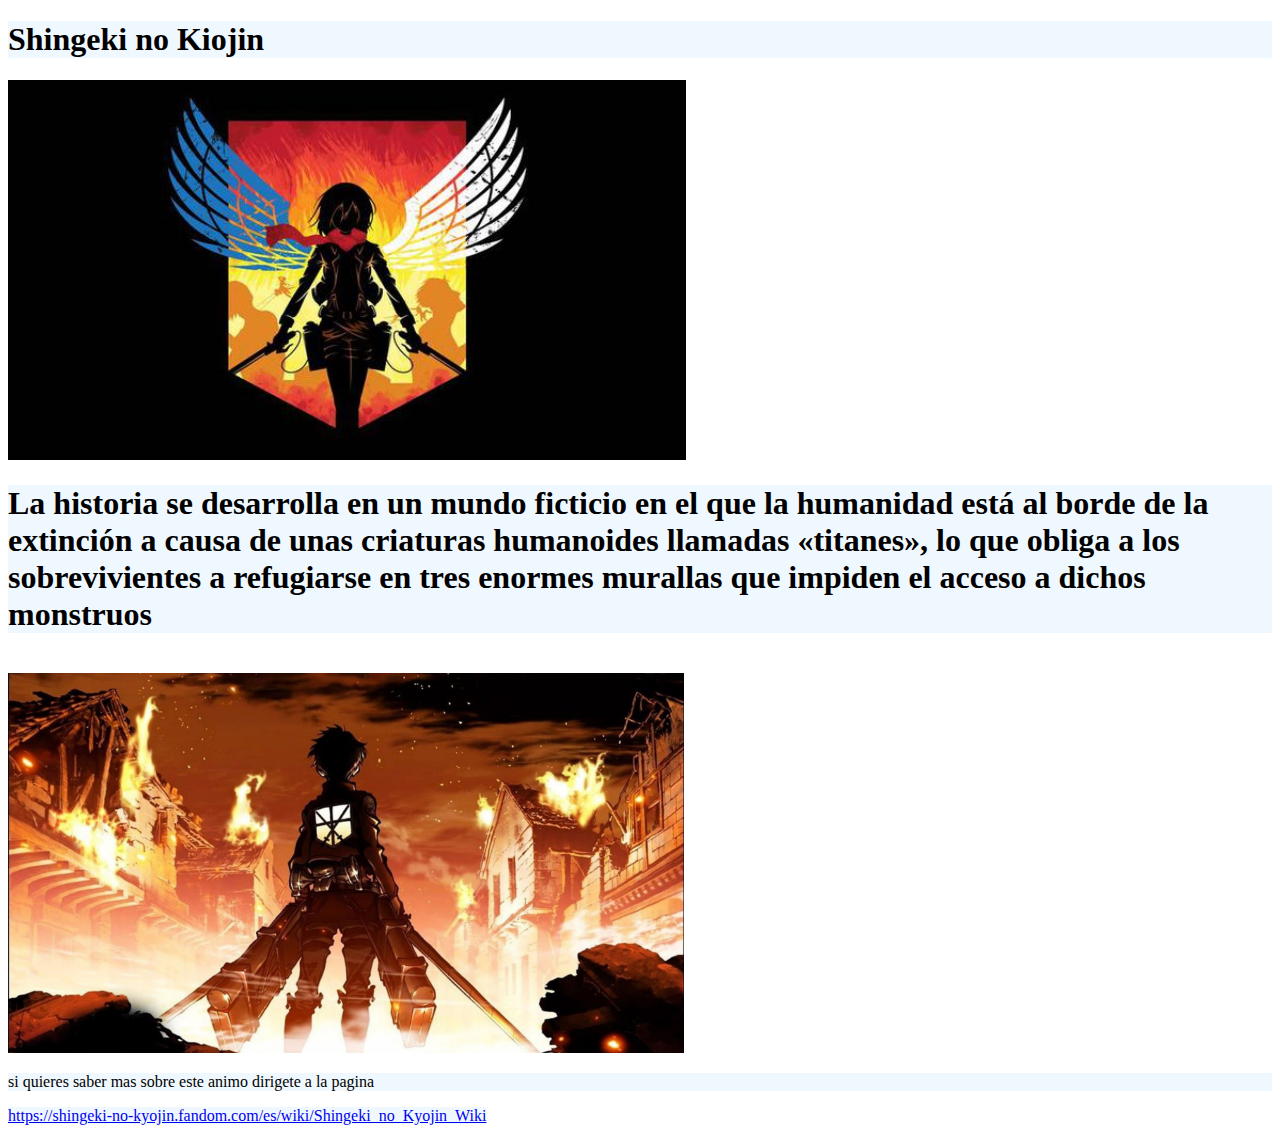
==== anime.html @ 097deb73 "adelanto" ====
<!DOCTYPE html>
<html lang="en">
<head>
    <meta charset="UTF-8">
    <meta http-equiv="X-UA-Compatible" content="IE=edge">
    <meta name="viewport" content="width=device-width, initial-scale=1.0">
    <link href="css/styles.css" rel="stylesheet">
    <title>Buenas</title>
</head>
<body>
    <h1> Shingeki no Kiojin </h1>
    <img src="images/shingeki-no-kyojin-mikasa-ackerman-papel-pintado-17840_w635.jpg" height="380">
    <br>
    <h1> La historia se desarrolla en un mundo ficticio en el que la humanidad está al borde de la extinción a 
        causa de unas criaturas humanoides llamadas «titanes», lo que obliga a los sobrevivientes a refugiarse en tres enormes murallas que impiden el acceso a dichos monstruos </h1>
    <br> 
    <img src="images/Wallpaper-Attack-On-Titans-Wallpaper-Shingeki-No-Kyojin9.jpg" height="380" >
    <body></body>
    <p>si quieres saber mas sobre este animo dirigete a la pagina</p>
   <a href="https://shingeki-no-kyojin.fandom.com/es/wiki/Shingeki_no_Kyojin_Wiki">https://shingeki-no-kyojin.fandom.com/es/wiki/Shingeki_no_Kyojin_Wiki</a>
</body>

</html>
---- css/styles.css ----
h1{
    background-color:aliceblue;
}
p{
    background-color: aliceblue;
}
a{
    background-color: aliceblue;
}
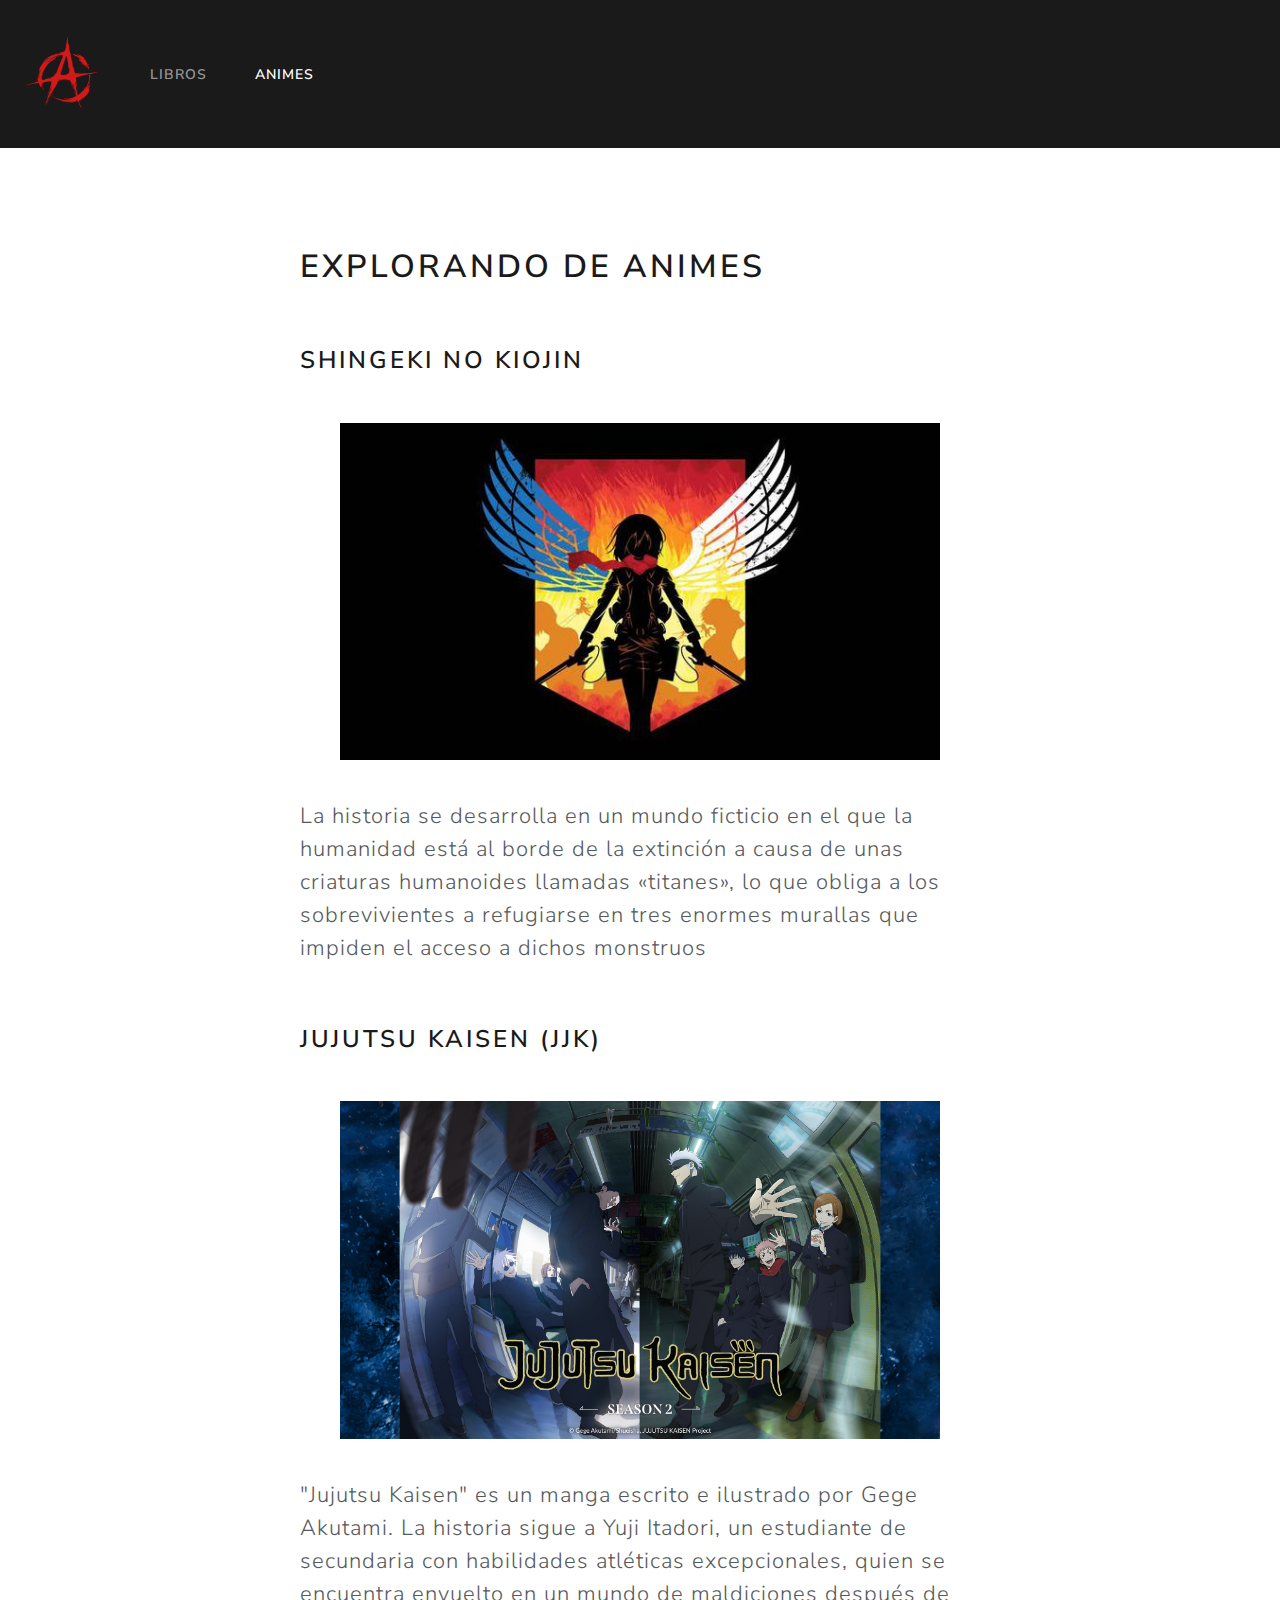
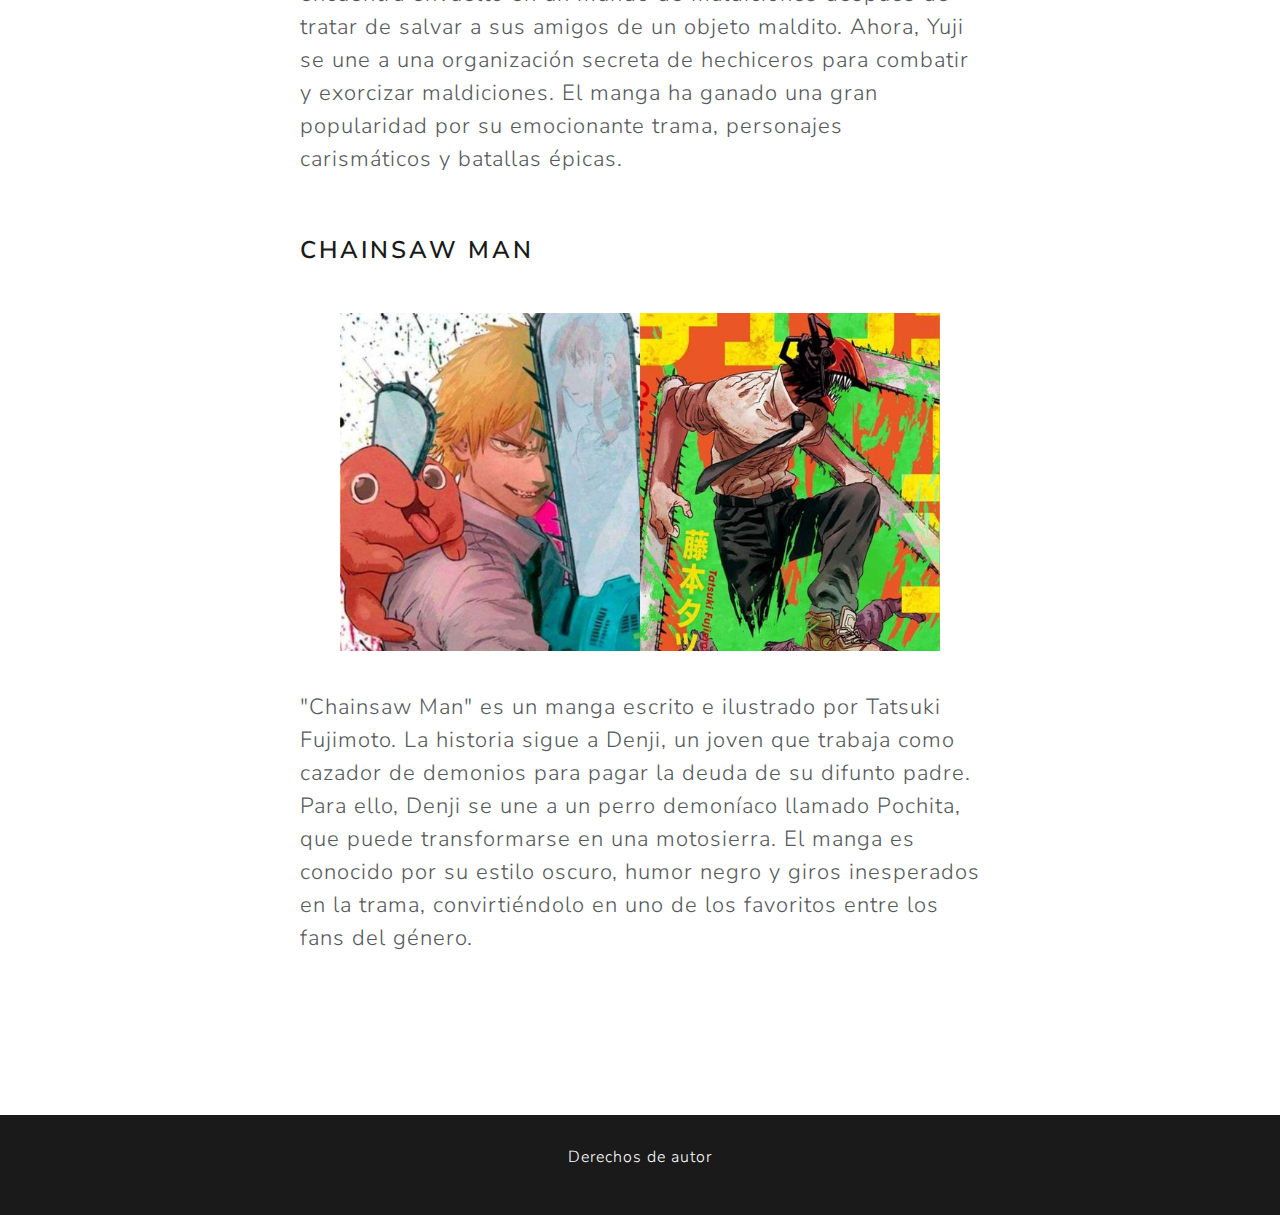
==== commit 948c032b: "adelanto" ====
--- a/anime.html
+++ b/anime.html
@@ -4,20 +4,64 @@
     <meta charset="UTF-8">
     <meta http-equiv="X-UA-Compatible" content="IE=edge">
     <meta name="viewport" content="width=device-width, initial-scale=1.0">
+    <link href="https://fonts.googleapis.com/css2?family=Bitter:wght@500&family=Russo+One&display=swap" rel="stylesheet">
+    <link href="https://cdn.jsdelivr.net/npm/bootstrap@5.2.0-beta1/dist/css/bootstrap.min.css" rel="stylesheet"
+    integrity="sha384-0evHe/X+R7YkIZDRvuzKMRqM+OrBnVFBL6DOitfPri4tjfHxaWutUpFmBp4vmVor" crossorigin="anonymous">
+    <link rel="stylesheet" type="text/css" href="css/bootstrap.min.css">
     <link href="css/styles.css" rel="stylesheet">
-    <title>Buenas</title>
+    
+    <title>Pagina web</title>
 </head>
 <body>
-    <h1> Shingeki no Kiojin </h1>
-    <img src="images/shingeki-no-kyojin-mikasa-ackerman-papel-pintado-17840_w635.jpg" height="380">
-    <br>
-    <h1> La historia se desarrolla en un mundo ficticio en el que la humanidad está al borde de la extinción a 
-        causa de unas criaturas humanoides llamadas «titanes», lo que obliga a los sobrevivientes a refugiarse en tres enormes murallas que impiden el acceso a dichos monstruos </h1>
-    <br> 
-    <img src="images/Wallpaper-Attack-On-Titans-Wallpaper-Shingeki-No-Kyojin9.jpg" height="380" >
-    <body></body>
-    <p>si quieres saber mas sobre este animo dirigete a la pagina</p>
-   <a href="https://shingeki-no-kyojin.fandom.com/es/wiki/Shingeki_no_Kyojin_Wiki">https://shingeki-no-kyojin.fandom.com/es/wiki/Shingeki_no_Kyojin_Wiki</a>
+    <nav class="navbar navbar-expand-lg navbar-dark bg-primary" id="nav_principal" class="cambio_color">
+        <button class="button-with-image" id="boton_logo"  onclick="cambiarColor()">
+            <img src="images/Remove-bg.ai_1713990645182.png" alt="Botón" id="logo" >
+        </button>
+        <div class="container-fluid">
+            <button class="navbar-toggler" type="button" data-bs-toggle="collapse" data-bs-target="#navbarColor01"
+                aria-controls="navbarColor01" aria-expanded="false" aria-label="Toggle navigation">
+                <span class="navbar-toggler-icon"></span>
+            </button>
+            <div class="collapse navbar-collapse" id="navbarColor01">
+                <ul class="navbar-nav me-auto">
+                    <li class="nav-item">
+                        <a class="nav-link" href="libros.html">Libros
+                            
+                        </a>
+                    </li>
+                    <li class="nav-item">
+                        <a class="nav-link active" href="anime.html">Animes
+                            <span class="visually-hidden">(current)</span>
+                        </a>
+                    </li>
+                </ul>
+            </div>
+        </div>
+    </nav>
+    <div class="informacion">
+        <h1> Explorando de animes </h1>
+        <h3> Shingeki no Kiojin </h3>
+        <img class="imagen_anime" src="images/shingeki-no-kyojin-mikasa-ackerman-papel-pintado-17840_w635.jpg">
+        <p class="parrafo"> La historia se desarrolla en un mundo ficticio en el que la humanidad está al borde de la extinción a 
+            causa de unas criaturas humanoides llamadas «titanes», lo que obliga a los sobrevivientes a refugiarse en tres enormes murallas que impiden el acceso a dichos monstruos </p>
+    
+        <h3>Jujutsu Kaisen (JJK)</h3>
+        <img class="imagen_anime" src="images/jujutsu-kaisen-season-2-key-art.png" alt="Portada de Jujutsu Kaisen">
+        <p class="parrafo">"Jujutsu Kaisen" es un manga escrito e ilustrado por Gege Akutami. La historia sigue a Yuji Itadori, un estudiante de secundaria con habilidades atléticas excepcionales, quien se encuentra envuelto en un mundo de maldiciones después de tratar de salvar a sus amigos de un objeto maldito. Ahora, Yuji se une a una organización secreta de hechiceros para combatir y exorcizar maldiciones.
+        El manga ha ganado una gran popularidad por su emocionante trama, personajes carismáticos y batallas épicas.</p>
+        
+        <h3>Chainsaw Man</h3>
+        <img class="imagen_anime" src="images/452645_1285029.jpg" alt="Portada de Chainsaw Man">
+        <p class="parrafo">"Chainsaw Man" es un manga escrito e ilustrado por Tatsuki Fujimoto. La historia sigue a Denji, un joven que trabaja como cazador de demonios para pagar la deuda de su difunto padre. Para ello, Denji se une a un perro demoníaco llamado Pochita, que puede transformarse en una motosierra.
+        El manga es conocido por su estilo oscuro, humor negro y giros inesperados en la trama, convirtiéndolo en uno de los favoritos entre los fans del género.</p>
+        
+    </div>
+    <footer class="bg-primary" class="cambio_color">
+        <div >
+            <p>Derechos de autor</p>
+        </div>
+    </footer>
+    <script src="js/main.js"></script>
 </body>
 
 </html>--- a/css/styles.css
+++ b/css/styles.css
@@ -1,9 +1,65 @@
+#logo {
+    width: 100px;
+    padding: -82px;
+}
+
+#boton_logo{
+    border: none;
+    background: transparent; 
+    padding: 0; 
+    cursor: pointer; 
+    position: relative;
+    border: none; 
+    display: inline-block; /* Hace que el botón se ajuste automáticamente al tamaño de su contenido */
+    width: fit-content; /* Ajusta el ancho del botón al contenido */
+    height: fit-content; /* Ajusta el alto del botón al contenido */
+    margin-left: 15px;
+    margin-right: 15px;
+}
+
+footer{
+    text-align: center;
+    padding: 30px;
+}
+
+footer p{
+    color: white;
+}
+
+.informacion{
+    padding-right: 200px;
+    padding-left: 200px;
+    margin: 100px;
+    flex-direction: column;
+    display: flex;
+    justify-content: center;
+}
+
+.imagen_anime{
+    margin: 40px;
+    width: 600px;
+    align-self: start;
+}
+
+.imagen_libro{
+    margin: 40px;
+    height: 400px;
+    align-self: start;
+}
+
 h1{
-    background-color:aliceblue;
+    margin-bottom: 60px;
 }
-p{
-    background-color: aliceblue;
+
+.parrafo{
+    font-size: 22px;
+    margin-bottom: 60px;
 }
-a{
-    background-color: aliceblue;
-}+
+.parrafo_p{
+    font-size: 22px;
+}
+
+ol{
+    font-size: 20px;
+}
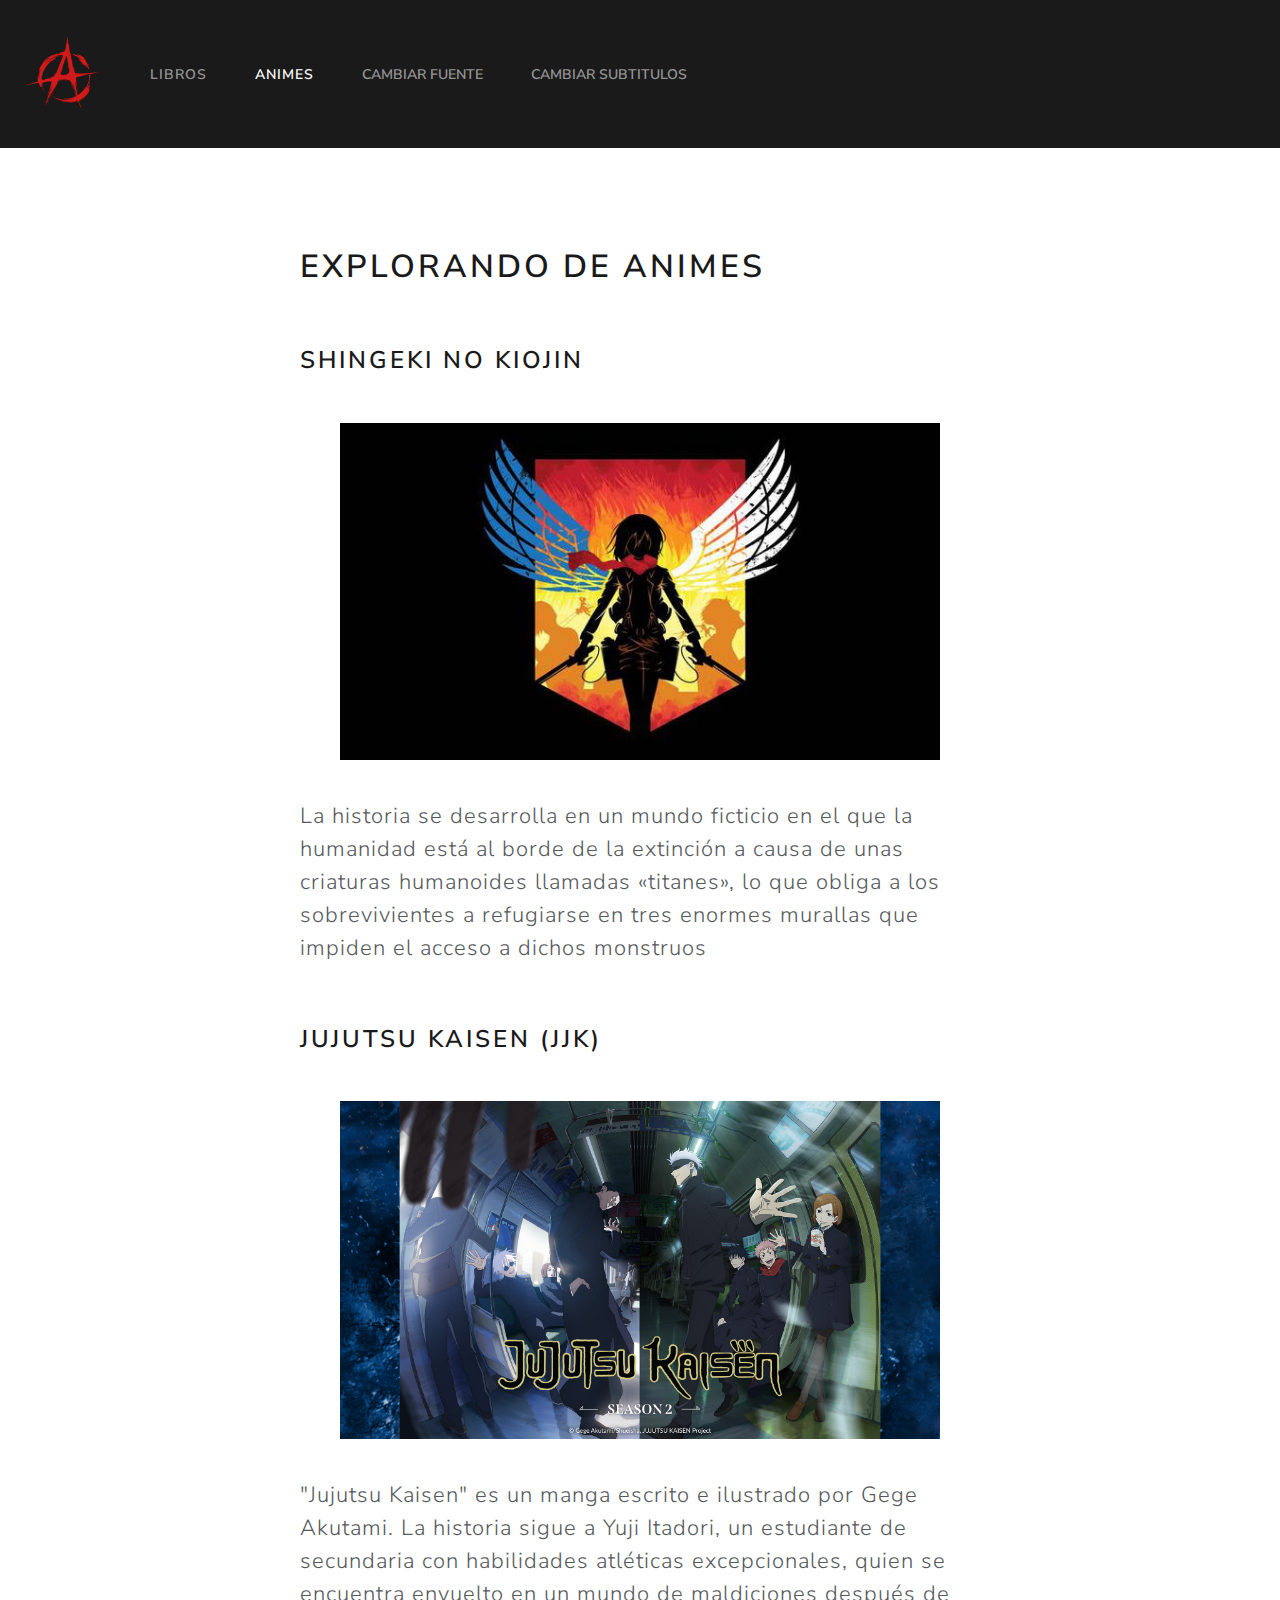
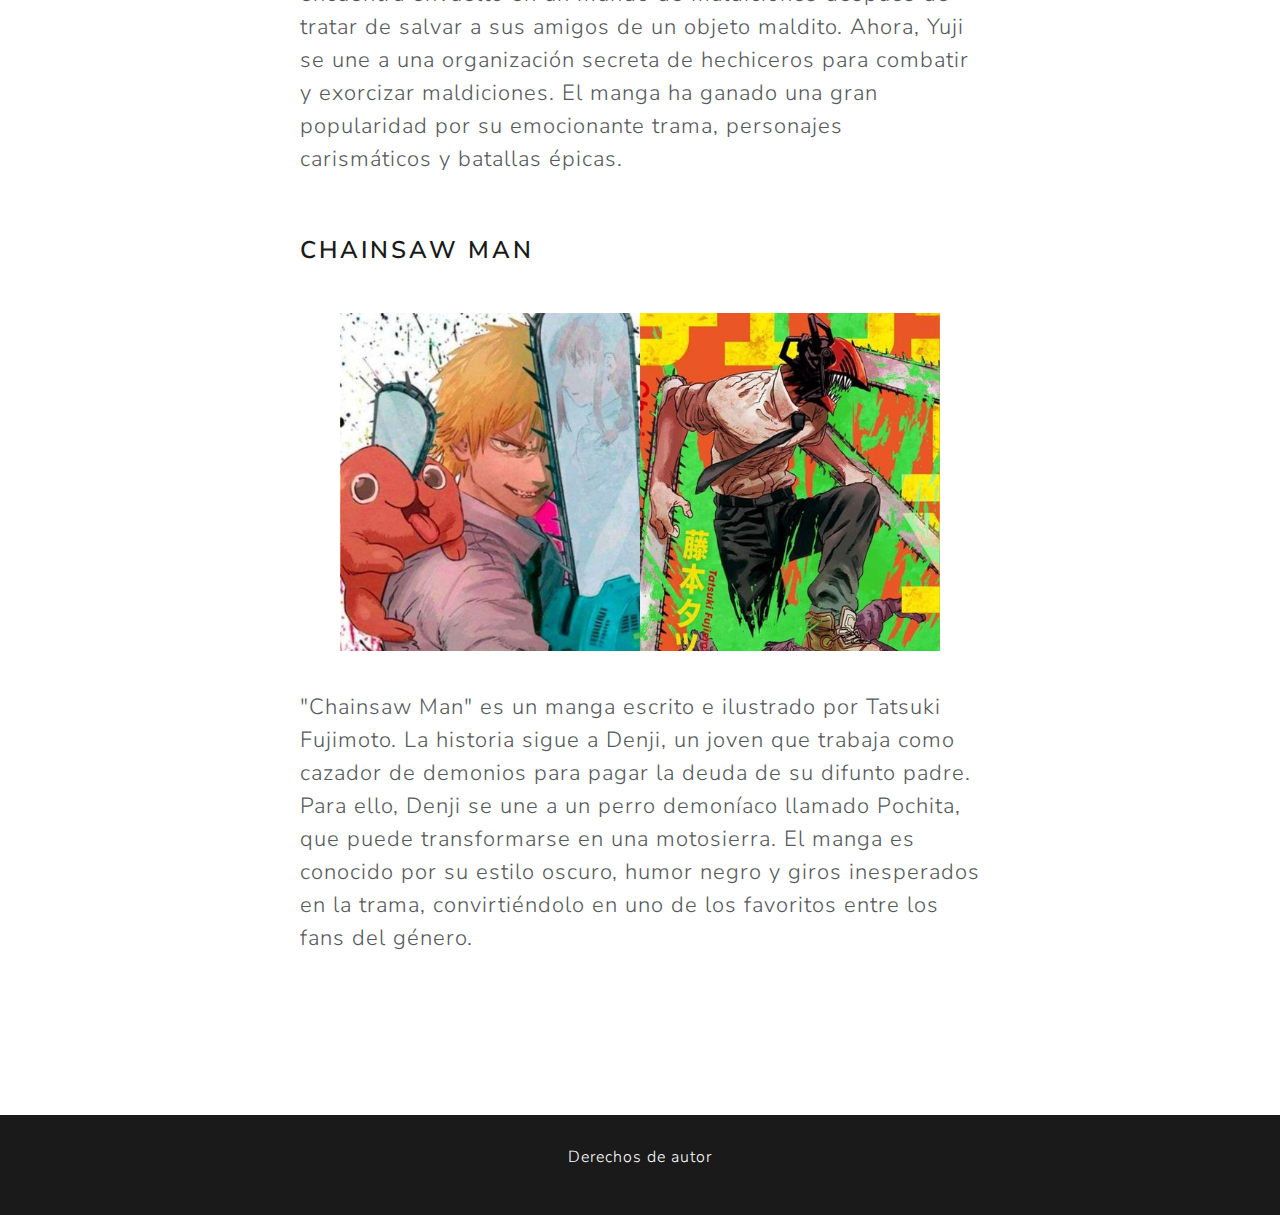
==== commit 00434386: "finalizado" ====
--- a/anime.html
+++ b/anime.html
@@ -34,6 +34,16 @@
                             <span class="visually-hidden">(current)</span>
                         </a>
                     </li>
+                    <li class="nav-item">
+                        <button class="nav-link" href="anime.html" onclick="cambiarFuente()">CAMBIAR FUENTE
+                            
+                        </button>
+                    </li>
+                    <li class="nav-item">
+                        <button class="nav-link" href="anime.html" onclick="colorSubtitulos()">CAMBIAR SUBTITULOS
+                            
+                        </button>
+                    </li>
                 </ul>
             </div>
         </div>
